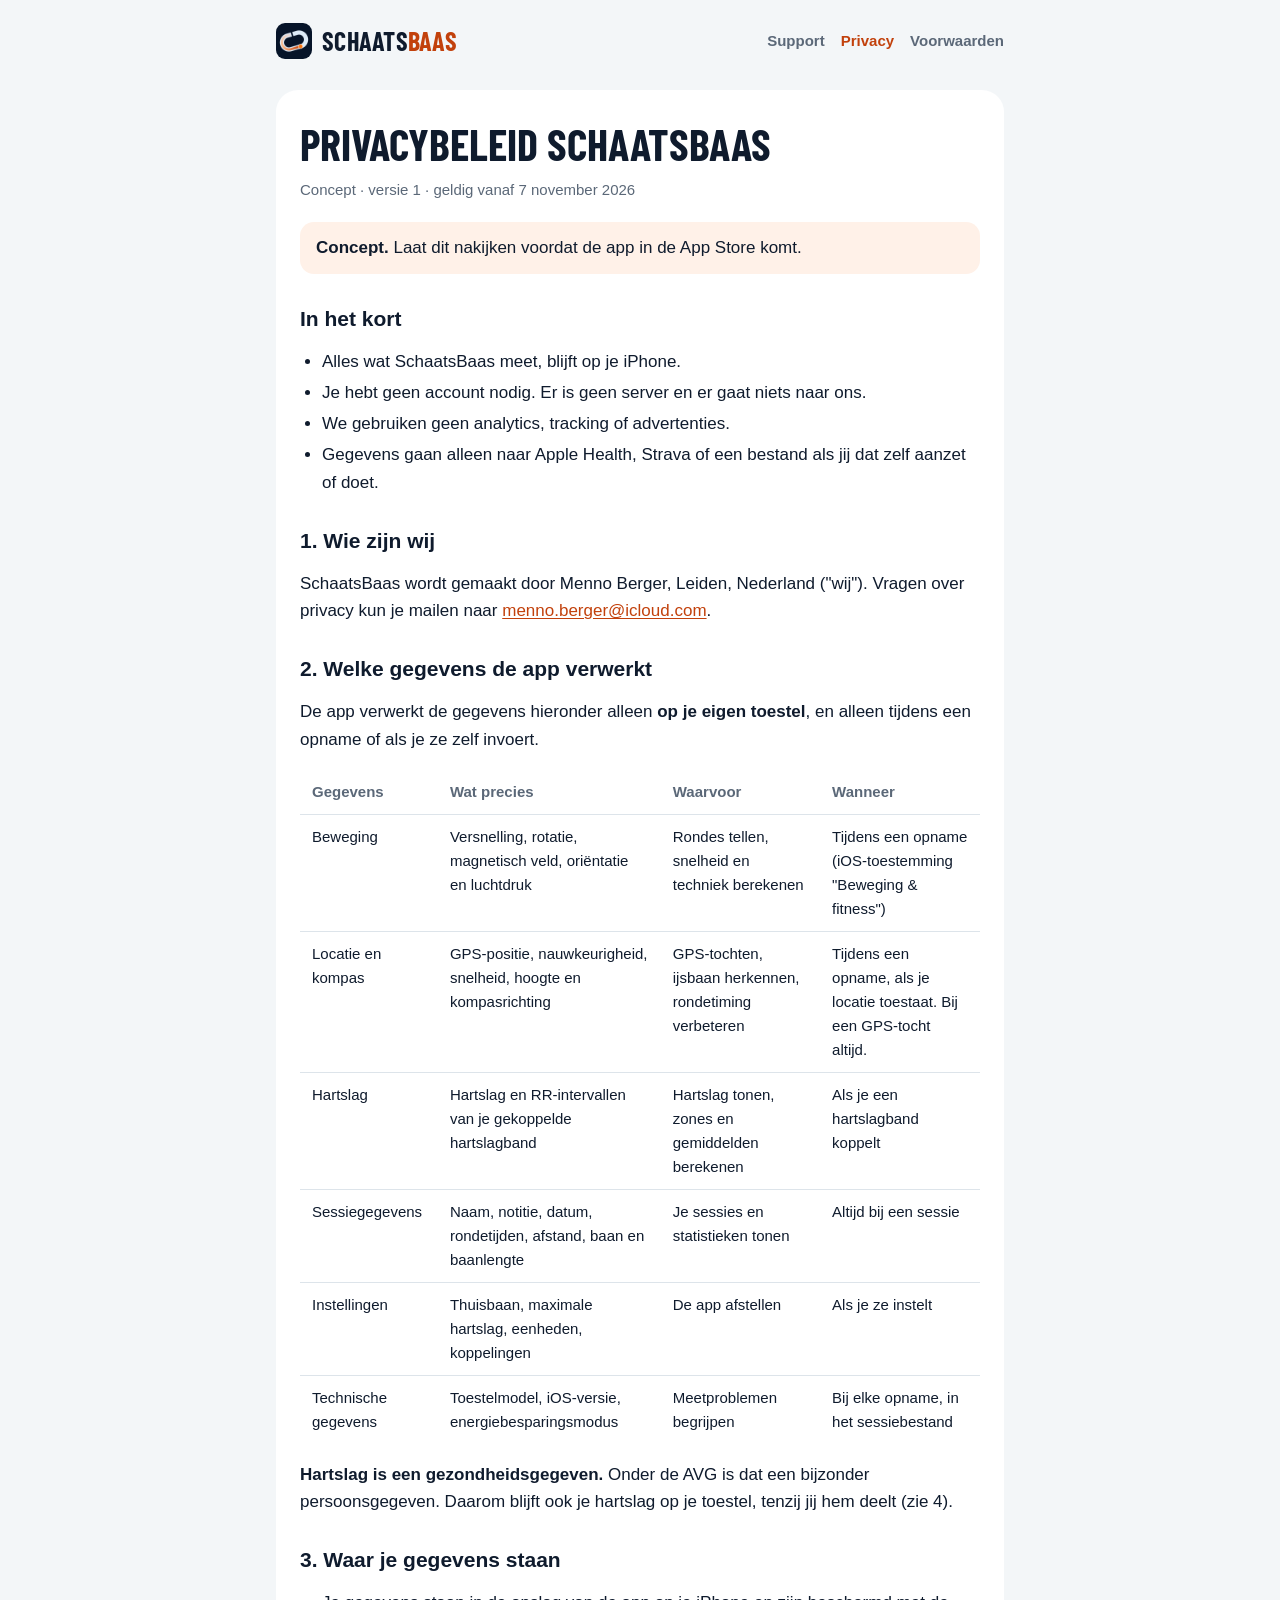
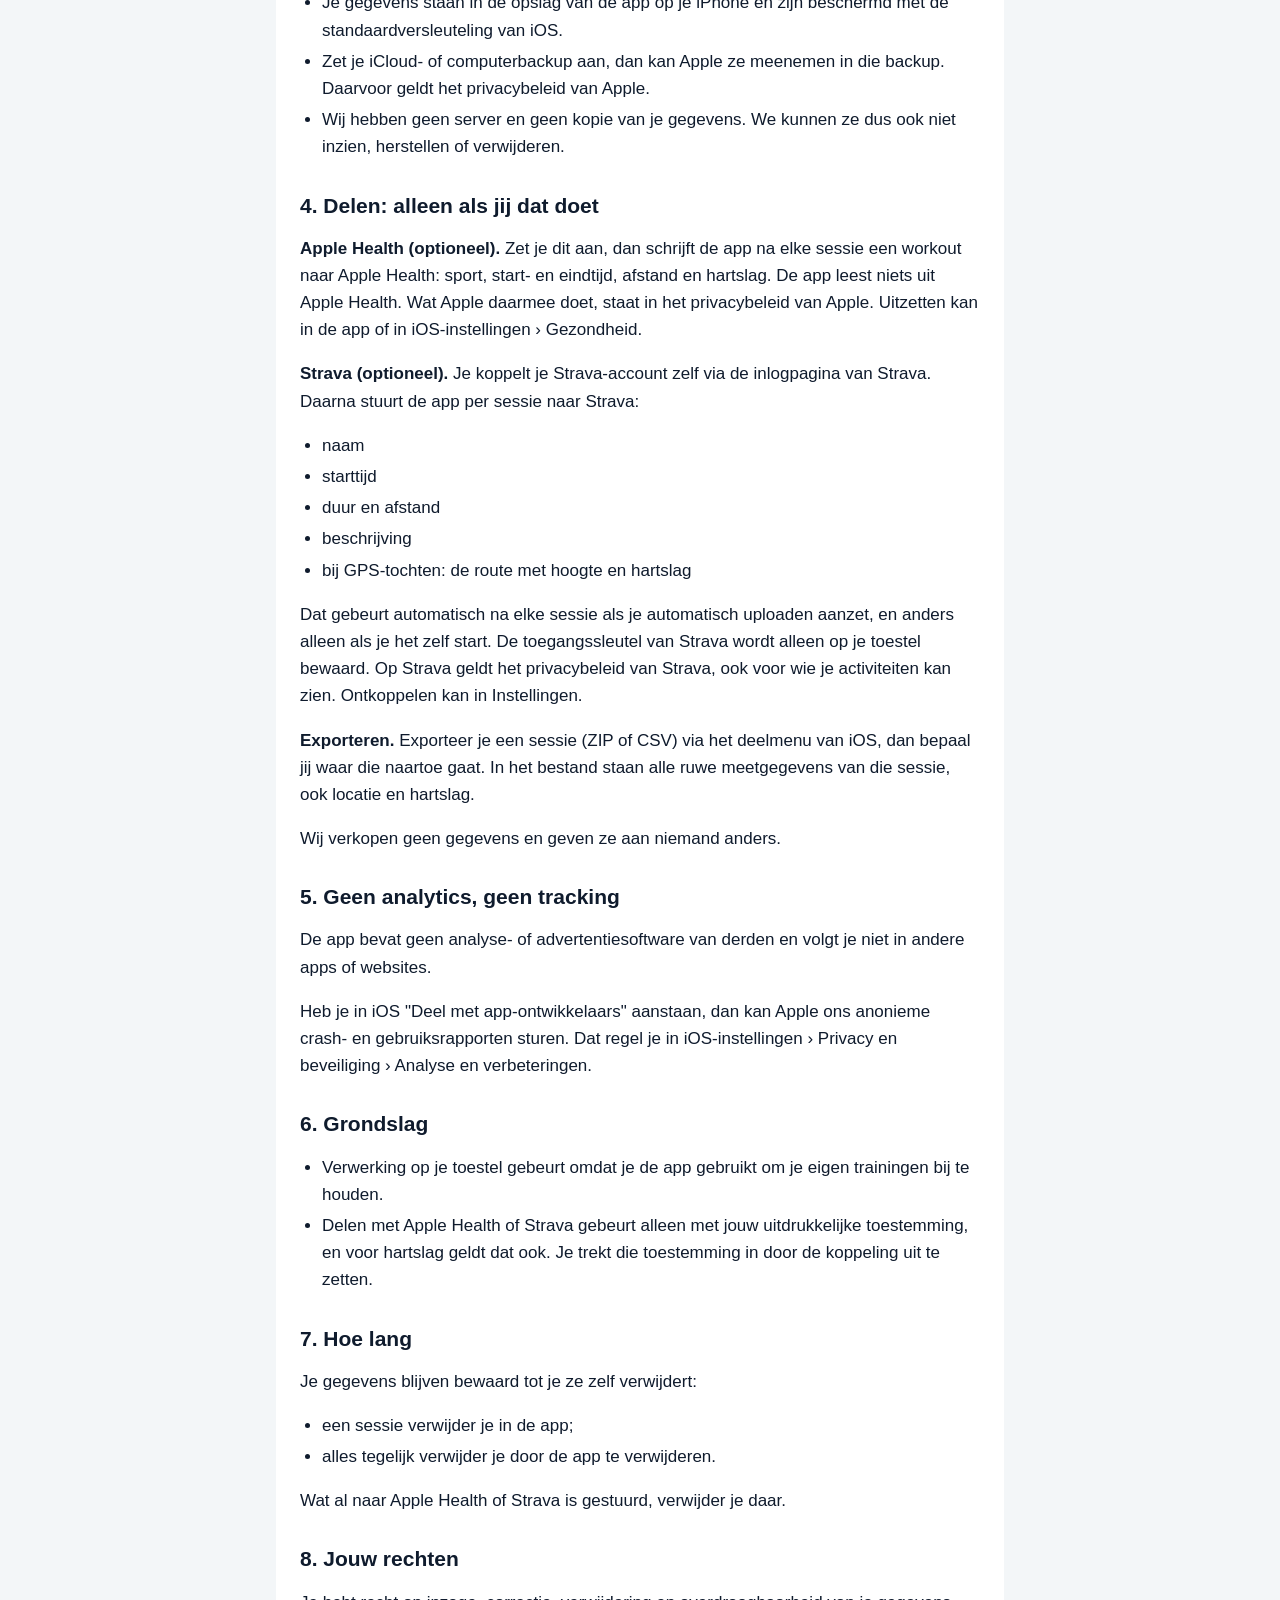
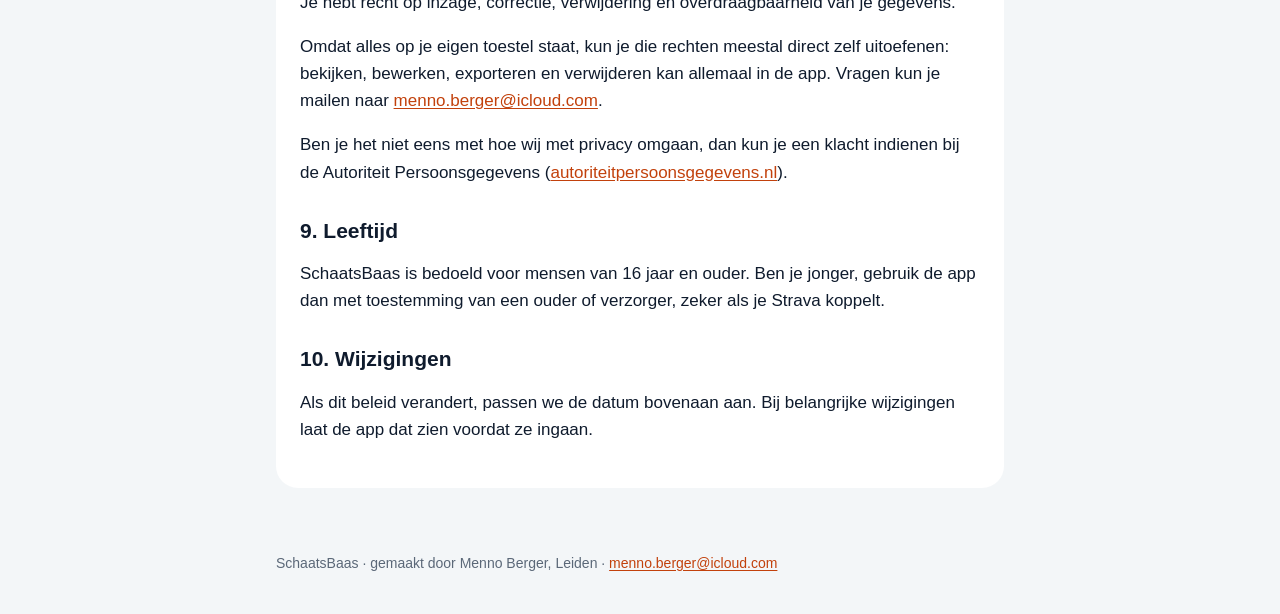
==== privacy/index.html @ 28fdc9d6 "SchaatsBaas site: privacy, terms and support Generated from the app repo with tools/publish_site.py." ====
<!doctype html>
<html lang="nl">
<head>
<meta charset="utf-8">
<meta name="viewport" content="width=device-width, initial-scale=1">
<title>Privacybeleid SchaatsBaas</title>
<meta name="description" content="Privacybeleid SchaatsBaas van de iOS-app SchaatsBaas.">
<link rel="icon" href="../assets/icon-180.png">
<link rel="apple-touch-icon" href="../assets/icon-180.png">
<link rel="stylesheet" href="../assets/style.css">
</head>
<body>
<header class="top"><div class="wrap">
<a class="logo" href="../"><img src="../assets/icon-180.png" alt=""><span>SCHAATS<b>BAAS</b></span></a>
<nav><a href="../support/">Support</a><a href="../privacy/" aria-current="page">Privacy</a><a href="../voorwaarden/">Voorwaarden</a></nav>
</div></header>
<main><div class="wrap">
<article class="card"><h1>Privacybeleid SchaatsBaas</h1>
<p class="meta">Concept · versie 1 · geldig vanaf 7 november 2026</p>
<blockquote><p><strong>Concept.</strong> Laat dit nakijken voordat de app in de App Store komt.</p></blockquote>
<h2>In het kort</h2>
<ul><li>Alles wat SchaatsBaas meet, blijft op je iPhone.</li><li>Je hebt geen account nodig. Er is geen server en er gaat niets naar ons.</li><li>We gebruiken geen analytics, tracking of advertenties.</li><li>Gegevens gaan alleen naar Apple Health, Strava of een bestand als jij dat zelf aanzet of doet.</li></ul>
<h2>1. Wie zijn wij</h2>
<p>SchaatsBaas wordt gemaakt door Menno Berger, Leiden, Nederland ("wij"). Vragen over privacy kun je mailen naar <a href="mailto:menno.berger@icloud.com">menno.berger@icloud.com</a>.</p>
<h2>2. Welke gegevens de app verwerkt</h2>
<p>De app verwerkt de gegevens hieronder alleen <strong>op je eigen toestel</strong>, en alleen tijdens een opname of als je ze zelf invoert.</p>
<div class="table"><table><thead><tr><th>Gegevens</th><th>Wat precies</th><th>Waarvoor</th><th>Wanneer</th></tr></thead><tbody><tr><td>Beweging</td><td>Versnelling, rotatie, magnetisch veld, oriëntatie en luchtdruk</td><td>Rondes tellen, snelheid en techniek berekenen</td><td>Tijdens een opname (iOS-toestemming "Beweging &amp; fitness")</td></tr><tr><td>Locatie en kompas</td><td>GPS-positie, nauwkeurigheid, snelheid, hoogte en kompasrichting</td><td>GPS-tochten, ijsbaan herkennen, rondetiming verbeteren</td><td>Tijdens een opname, als je locatie toestaat. Bij een GPS-tocht altijd.</td></tr><tr><td>Hartslag</td><td>Hartslag en RR-intervallen van je gekoppelde hartslagband</td><td>Hartslag tonen, zones en gemiddelden berekenen</td><td>Als je een hartslagband koppelt</td></tr><tr><td>Sessiegegevens</td><td>Naam, notitie, datum, rondetijden, afstand, baan en baanlengte</td><td>Je sessies en statistieken tonen</td><td>Altijd bij een sessie</td></tr><tr><td>Instellingen</td><td>Thuisbaan, maximale hartslag, eenheden, koppelingen</td><td>De app afstellen</td><td>Als je ze instelt</td></tr><tr><td>Technische gegevens</td><td>Toestelmodel, iOS-versie, energiebesparingsmodus</td><td>Meetproblemen begrijpen</td><td>Bij elke opname, in het sessiebestand</td></tr></tbody></table></div>
<p><strong>Hartslag is een gezondheidsgegeven.</strong> Onder de AVG is dat een bijzonder persoonsgegeven. Daarom blijft ook je hartslag op je toestel, tenzij jij hem deelt (zie 4).</p>
<h2>3. Waar je gegevens staan</h2>
<ul><li>Je gegevens staan in de opslag van de app op je iPhone en zijn beschermd met de standaardversleuteling van iOS.</li><li>Zet je iCloud- of computerbackup aan, dan kan Apple ze meenemen in die backup. Daarvoor geldt het privacybeleid van Apple.</li><li>Wij hebben geen server en geen kopie van je gegevens. We kunnen ze dus ook niet inzien, herstellen of verwijderen.</li></ul>
<h2>4. Delen: alleen als jij dat doet</h2>
<p><strong>Apple Health (optioneel).</strong> Zet je dit aan, dan schrijft de app na elke sessie een workout naar Apple Health: sport, start- en eindtijd, afstand en hartslag. De app leest niets uit Apple Health. Wat Apple daarmee doet, staat in het privacybeleid van Apple. Uitzetten kan in de app of in iOS-instellingen › Gezondheid.</p>
<p><strong>Strava (optioneel).</strong> Je koppelt je Strava-account zelf via de inlogpagina van Strava. Daarna stuurt de app per sessie naar Strava:</p>
<ul><li>naam</li><li>starttijd</li><li>duur en afstand</li><li>beschrijving</li><li>bij GPS-tochten: de route met hoogte en hartslag</li></ul>
<p>Dat gebeurt automatisch na elke sessie als je automatisch uploaden aanzet, en anders alleen als je het zelf start. De toegangssleutel van Strava wordt alleen op je toestel bewaard. Op Strava geldt het privacybeleid van Strava, ook voor wie je activiteiten kan zien. Ontkoppelen kan in Instellingen.</p>
<p><strong>Exporteren.</strong> Exporteer je een sessie (ZIP of CSV) via het deelmenu van iOS, dan bepaal jij waar die naartoe gaat. In het bestand staan alle ruwe meetgegevens van die sessie, ook locatie en hartslag.</p>
<p>Wij verkopen geen gegevens en geven ze aan niemand anders.</p>
<h2>5. Geen analytics, geen tracking</h2>
<p>De app bevat geen analyse- of advertentiesoftware van derden en volgt je niet in andere apps of websites.</p>
<p>Heb je in iOS "Deel met app-ontwikkelaars" aanstaan, dan kan Apple ons anonieme crash- en gebruiksrapporten sturen. Dat regel je in iOS-instellingen › Privacy en beveiliging › Analyse en verbeteringen.</p>
<h2>6. Grondslag</h2>
<ul><li>Verwerking op je toestel gebeurt omdat je de app gebruikt om je eigen trainingen bij te houden.</li><li>Delen met Apple Health of Strava gebeurt alleen met jouw uitdrukkelijke toestemming, en voor hartslag geldt dat ook. Je trekt die toestemming in door de koppeling uit te zetten.</li></ul>
<h2>7. Hoe lang</h2>
<p>Je gegevens blijven bewaard tot je ze zelf verwijdert:</p>
<ul><li>een sessie verwijder je in de app;</li><li>alles tegelijk verwijder je door de app te verwijderen.</li></ul>
<p>Wat al naar Apple Health of Strava is gestuurd, verwijder je daar.</p>
<h2>8. Jouw rechten</h2>
<p>Je hebt recht op inzage, correctie, verwijdering en overdraagbaarheid van je gegevens.</p>
<p>Omdat alles op je eigen toestel staat, kun je die rechten meestal direct zelf uitoefenen: bekijken, bewerken, exporteren en verwijderen kan allemaal in de app. Vragen kun je mailen naar <a href="mailto:menno.berger@icloud.com">menno.berger@icloud.com</a>.</p>
<p>Ben je het niet eens met hoe wij met privacy omgaan, dan kun je een klacht indienen bij de Autoriteit Persoonsgegevens (<a href="https://autoriteitpersoonsgegevens.nl">autoriteitpersoonsgegevens.nl</a>).</p>
<h2>9. Leeftijd</h2>
<p>SchaatsBaas is bedoeld voor mensen van 16 jaar en ouder. Ben je jonger, gebruik de app dan met toestemming van een ouder of verzorger, zeker als je Strava koppelt.</p>
<h2>10. Wijzigingen</h2>
<p>Als dit beleid verandert, passen we de datum bovenaan aan. Bij belangrijke wijzigingen laat de app dat zien voordat ze ingaan.</p></article>
</div></main>
<footer><div class="wrap">SchaatsBaas · gemaakt door Menno Berger, Leiden · <a href="mailto:menno.berger@icloud.com">menno.berger@icloud.com</a></div></footer>
</body>
</html>
---- assets/style.css ----
/* SchaatsBaas — site styles (tokens from SkateLogger/Design/Theme.swift). No external requests. */
@font-face {
  font-family: "Barlow Condensed";
  src: url("fonts/BarlowCondensed-Bold.ttf") format("truetype");
  font-weight: 700;
  font-display: swap;
}
:root {
  --ground: #F3F6F8;
  --surface: #FFFFFF;
  --ink: #0F1B2D;
  --muted: #5B6878;
  --line: #DDE4EA;
  --accent: #C2410C;
  --accent-tint: #FFF1E8;
  --ice: #DCEAF8;
}
@media (prefers-color-scheme: dark) {
  :root {
    --ground: #0B1524;
    --surface: #16243A;
    --ink: #EEF2F6;
    --muted: #B8C4D3;
    --line: #1E2E46;
    --accent: #F97316;
    --accent-tint: #2A1A10;
    --ice: #1E2E46;
  }
}
* { box-sizing: border-box; }
html { -webkit-text-size-adjust: 100%; }
body {
  margin: 0; background: var(--ground); color: var(--ink);
  font: 17px/1.6 -apple-system, BlinkMacSystemFont, "Segoe UI", Roboto, "Helvetica Neue", Arial, sans-serif;
}
a { color: var(--accent); text-underline-offset: 2px; }
a:hover { text-decoration-thickness: 2px; }
.wrap { max-width: 760px; margin: 0 auto; padding: 0 16px; }
header.top { padding: 20px 0; }
header.top .wrap { display: flex; align-items: center; justify-content: space-between; gap: 16px; flex-wrap: wrap; }
.logo { display: inline-flex; align-items: center; gap: 10px; text-decoration: none; color: var(--ink); }
.logo img { width: 36px; height: 36px; border-radius: 9px; }
.logo span { font-family: "Barlow Condensed", "Arial Narrow", sans-serif; font-weight: 700; font-size: 26px; letter-spacing: .01em; }
.logo b { color: var(--accent); font-weight: 700; }
nav a { margin-left: 16px; color: var(--muted); text-decoration: none; font-size: 15px; font-weight: 600; }
nav a:first-child { margin-left: 0; }
nav a[aria-current="page"], nav a:hover { color: var(--accent); }
main { padding: 8px 0 64px; }
.card { background: var(--surface); border-radius: 22px; padding: 28px 24px; }
h1, h2, h3 { line-height: 1.2; }
h1 { font-family: "Barlow Condensed", "Arial Narrow", sans-serif; font-weight: 700; font-size: 44px; text-transform: uppercase; margin: 0 0 8px; }
h2 { font-size: 21px; margin: 32px 0 8px; }
h3 { font-size: 17px; margin: 24px 0 6px; }
.meta { color: var(--muted); font-size: 15px; margin: 0 0 20px; }
blockquote { margin: 16px 0; padding: 12px 16px; background: var(--accent-tint); border-radius: 14px; }
blockquote p { margin: 0; }
ul { padding-left: 22px; }
li { margin: 4px 0; }
.table { overflow-x: auto; margin: 16px 0; }
table { border-collapse: collapse; width: 100%; min-width: 560px; font-size: 15px; }
th, td { text-align: left; vertical-align: top; padding: 10px 12px; border-top: 1px solid var(--line); }
th { color: var(--muted); font-weight: 600; border-top: 0; }
.hero { text-align: center; padding: 40px 0 24px; }
.hero img { width: 112px; height: 112px; border-radius: 26px; }
.hero h1 { font-size: 56px; margin: 18px 0 6px; }
.hero h1 b { color: var(--accent); }
.hero p { color: var(--muted); font-size: 19px; margin: 0 auto; max-width: 520px; }
.links { display: grid; grid-template-columns: repeat(auto-fit, minmax(200px, 1fr)); gap: 12px; margin-top: 28px; }
.links a { display: block; background: var(--surface); border-radius: 18px; padding: 18px 20px; text-decoration: none; color: var(--ink); font-weight: 600; min-height: 44px; }
.links a small { display: block; color: var(--muted); font-weight: 400; font-size: 14px; margin-top: 2px; }
footer { color: var(--muted); font-size: 14px; padding: 0 0 40px; }
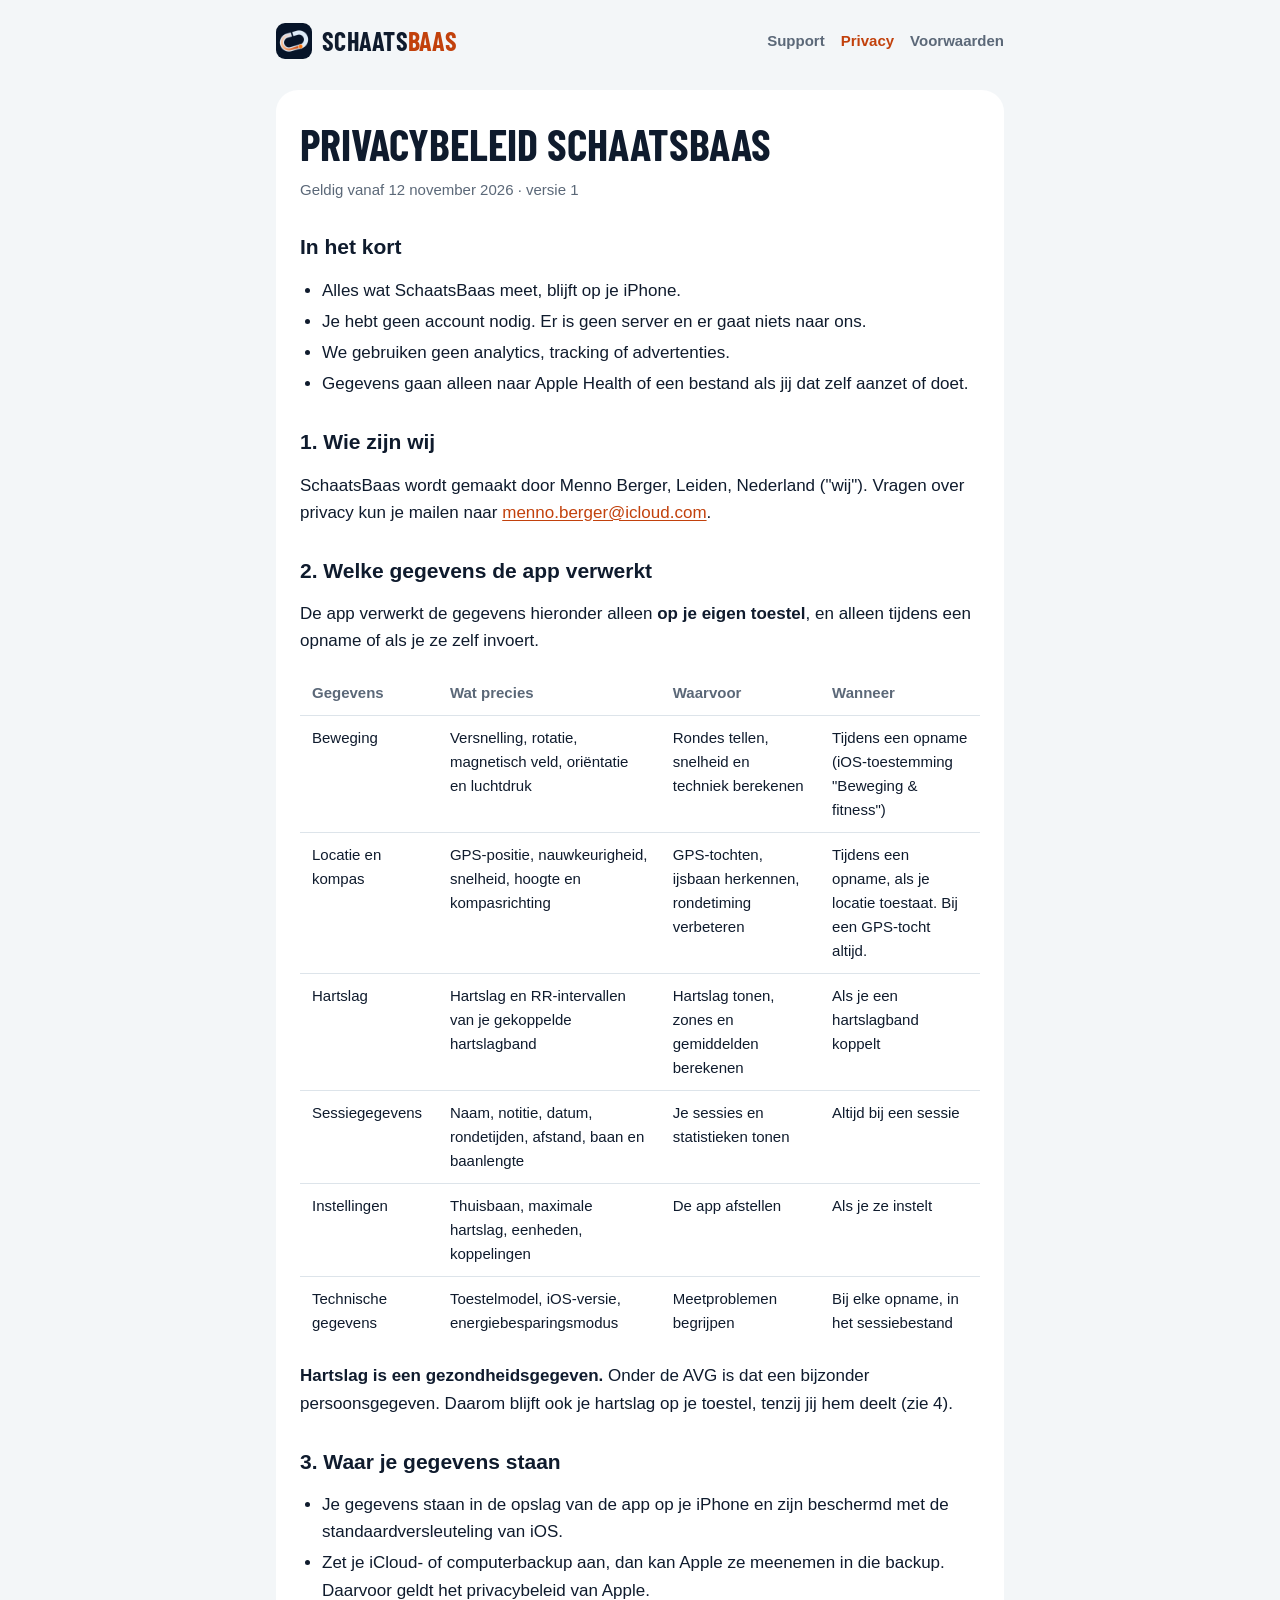
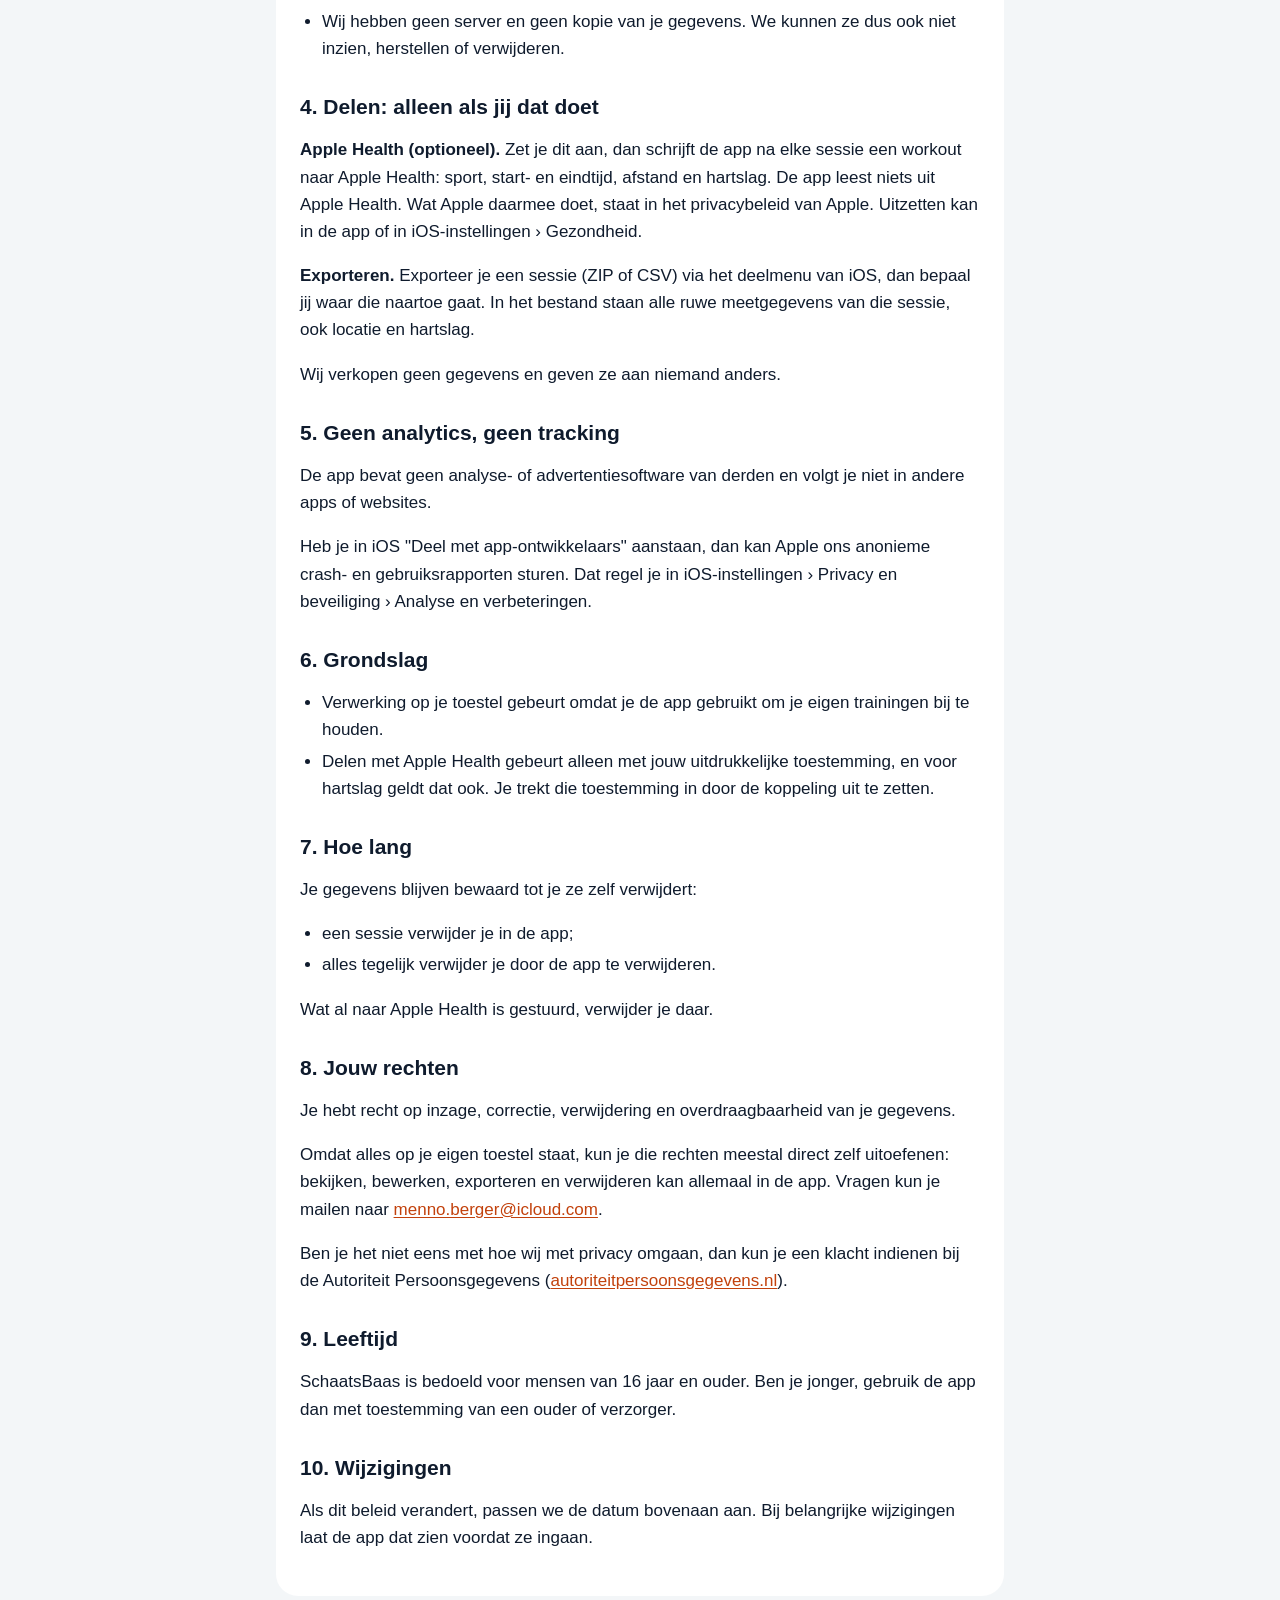
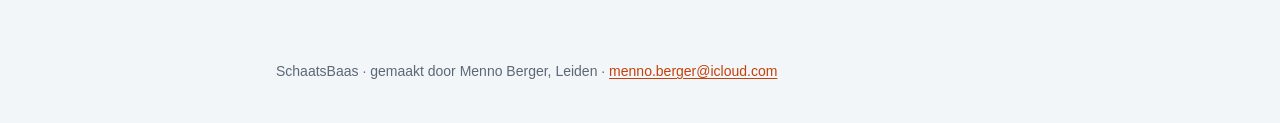
==== commit 5dcd8588: "Update privacy policy and terms (no draft banner, no Strava) Co-Authored-By: Claude Opus 5.5 <norepl" ====
--- a/privacy/index.html
+++ b/privacy/index.html
@@ -16,10 +16,9 @@
 </div></header>
 <main><div class="wrap">
 <article class="card"><h1>Privacybeleid SchaatsBaas</h1>
-<p class="meta">Concept · versie 1 · geldig vanaf 7 november 2026</p>
-<blockquote><p><strong>Concept.</strong> Laat dit nakijken voordat de app in de App Store komt.</p></blockquote>
+<p class="meta">Geldig vanaf 12 november 2026 · versie 1</p>
 <h2>In het kort</h2>
-<ul><li>Alles wat SchaatsBaas meet, blijft op je iPhone.</li><li>Je hebt geen account nodig. Er is geen server en er gaat niets naar ons.</li><li>We gebruiken geen analytics, tracking of advertenties.</li><li>Gegevens gaan alleen naar Apple Health, Strava of een bestand als jij dat zelf aanzet of doet.</li></ul>
+<ul><li>Alles wat SchaatsBaas meet, blijft op je iPhone.</li><li>Je hebt geen account nodig. Er is geen server en er gaat niets naar ons.</li><li>We gebruiken geen analytics, tracking of advertenties.</li><li>Gegevens gaan alleen naar Apple Health of een bestand als jij dat zelf aanzet of doet.</li></ul>
 <h2>1. Wie zijn wij</h2>
 <p>SchaatsBaas wordt gemaakt door Menno Berger, Leiden, Nederland ("wij"). Vragen over privacy kun je mailen naar <a href="mailto:menno.berger@icloud.com">menno.berger@icloud.com</a>.</p>
 <h2>2. Welke gegevens de app verwerkt</h2>
@@ -30,26 +29,23 @@
 <ul><li>Je gegevens staan in de opslag van de app op je iPhone en zijn beschermd met de standaardversleuteling van iOS.</li><li>Zet je iCloud- of computerbackup aan, dan kan Apple ze meenemen in die backup. Daarvoor geldt het privacybeleid van Apple.</li><li>Wij hebben geen server en geen kopie van je gegevens. We kunnen ze dus ook niet inzien, herstellen of verwijderen.</li></ul>
 <h2>4. Delen: alleen als jij dat doet</h2>
 <p><strong>Apple Health (optioneel).</strong> Zet je dit aan, dan schrijft de app na elke sessie een workout naar Apple Health: sport, start- en eindtijd, afstand en hartslag. De app leest niets uit Apple Health. Wat Apple daarmee doet, staat in het privacybeleid van Apple. Uitzetten kan in de app of in iOS-instellingen › Gezondheid.</p>
-<p><strong>Strava (optioneel).</strong> Je koppelt je Strava-account zelf via de inlogpagina van Strava. Daarna stuurt de app per sessie naar Strava:</p>
-<ul><li>naam</li><li>starttijd</li><li>duur en afstand</li><li>beschrijving</li><li>bij GPS-tochten: de route met hoogte en hartslag</li></ul>
-<p>Dat gebeurt automatisch na elke sessie als je automatisch uploaden aanzet, en anders alleen als je het zelf start. De toegangssleutel van Strava wordt alleen op je toestel bewaard. Op Strava geldt het privacybeleid van Strava, ook voor wie je activiteiten kan zien. Ontkoppelen kan in Instellingen.</p>
 <p><strong>Exporteren.</strong> Exporteer je een sessie (ZIP of CSV) via het deelmenu van iOS, dan bepaal jij waar die naartoe gaat. In het bestand staan alle ruwe meetgegevens van die sessie, ook locatie en hartslag.</p>
 <p>Wij verkopen geen gegevens en geven ze aan niemand anders.</p>
 <h2>5. Geen analytics, geen tracking</h2>
 <p>De app bevat geen analyse- of advertentiesoftware van derden en volgt je niet in andere apps of websites.</p>
 <p>Heb je in iOS "Deel met app-ontwikkelaars" aanstaan, dan kan Apple ons anonieme crash- en gebruiksrapporten sturen. Dat regel je in iOS-instellingen › Privacy en beveiliging › Analyse en verbeteringen.</p>
 <h2>6. Grondslag</h2>
-<ul><li>Verwerking op je toestel gebeurt omdat je de app gebruikt om je eigen trainingen bij te houden.</li><li>Delen met Apple Health of Strava gebeurt alleen met jouw uitdrukkelijke toestemming, en voor hartslag geldt dat ook. Je trekt die toestemming in door de koppeling uit te zetten.</li></ul>
+<ul><li>Verwerking op je toestel gebeurt omdat je de app gebruikt om je eigen trainingen bij te houden.</li><li>Delen met Apple Health gebeurt alleen met jouw uitdrukkelijke toestemming, en voor hartslag geldt dat ook. Je trekt die toestemming in door de koppeling uit te zetten.</li></ul>
 <h2>7. Hoe lang</h2>
 <p>Je gegevens blijven bewaard tot je ze zelf verwijdert:</p>
 <ul><li>een sessie verwijder je in de app;</li><li>alles tegelijk verwijder je door de app te verwijderen.</li></ul>
-<p>Wat al naar Apple Health of Strava is gestuurd, verwijder je daar.</p>
+<p>Wat al naar Apple Health is gestuurd, verwijder je daar.</p>
 <h2>8. Jouw rechten</h2>
 <p>Je hebt recht op inzage, correctie, verwijdering en overdraagbaarheid van je gegevens.</p>
 <p>Omdat alles op je eigen toestel staat, kun je die rechten meestal direct zelf uitoefenen: bekijken, bewerken, exporteren en verwijderen kan allemaal in de app. Vragen kun je mailen naar <a href="mailto:menno.berger@icloud.com">menno.berger@icloud.com</a>.</p>
 <p>Ben je het niet eens met hoe wij met privacy omgaan, dan kun je een klacht indienen bij de Autoriteit Persoonsgegevens (<a href="https://autoriteitpersoonsgegevens.nl">autoriteitpersoonsgegevens.nl</a>).</p>
 <h2>9. Leeftijd</h2>
-<p>SchaatsBaas is bedoeld voor mensen van 16 jaar en ouder. Ben je jonger, gebruik de app dan met toestemming van een ouder of verzorger, zeker als je Strava koppelt.</p>
+<p>SchaatsBaas is bedoeld voor mensen van 16 jaar en ouder. Ben je jonger, gebruik de app dan met toestemming van een ouder of verzorger.</p>
 <h2>10. Wijzigingen</h2>
 <p>Als dit beleid verandert, passen we de datum bovenaan aan. Bij belangrijke wijzigingen laat de app dat zien voordat ze ingaan.</p></article>
 </div></main>
